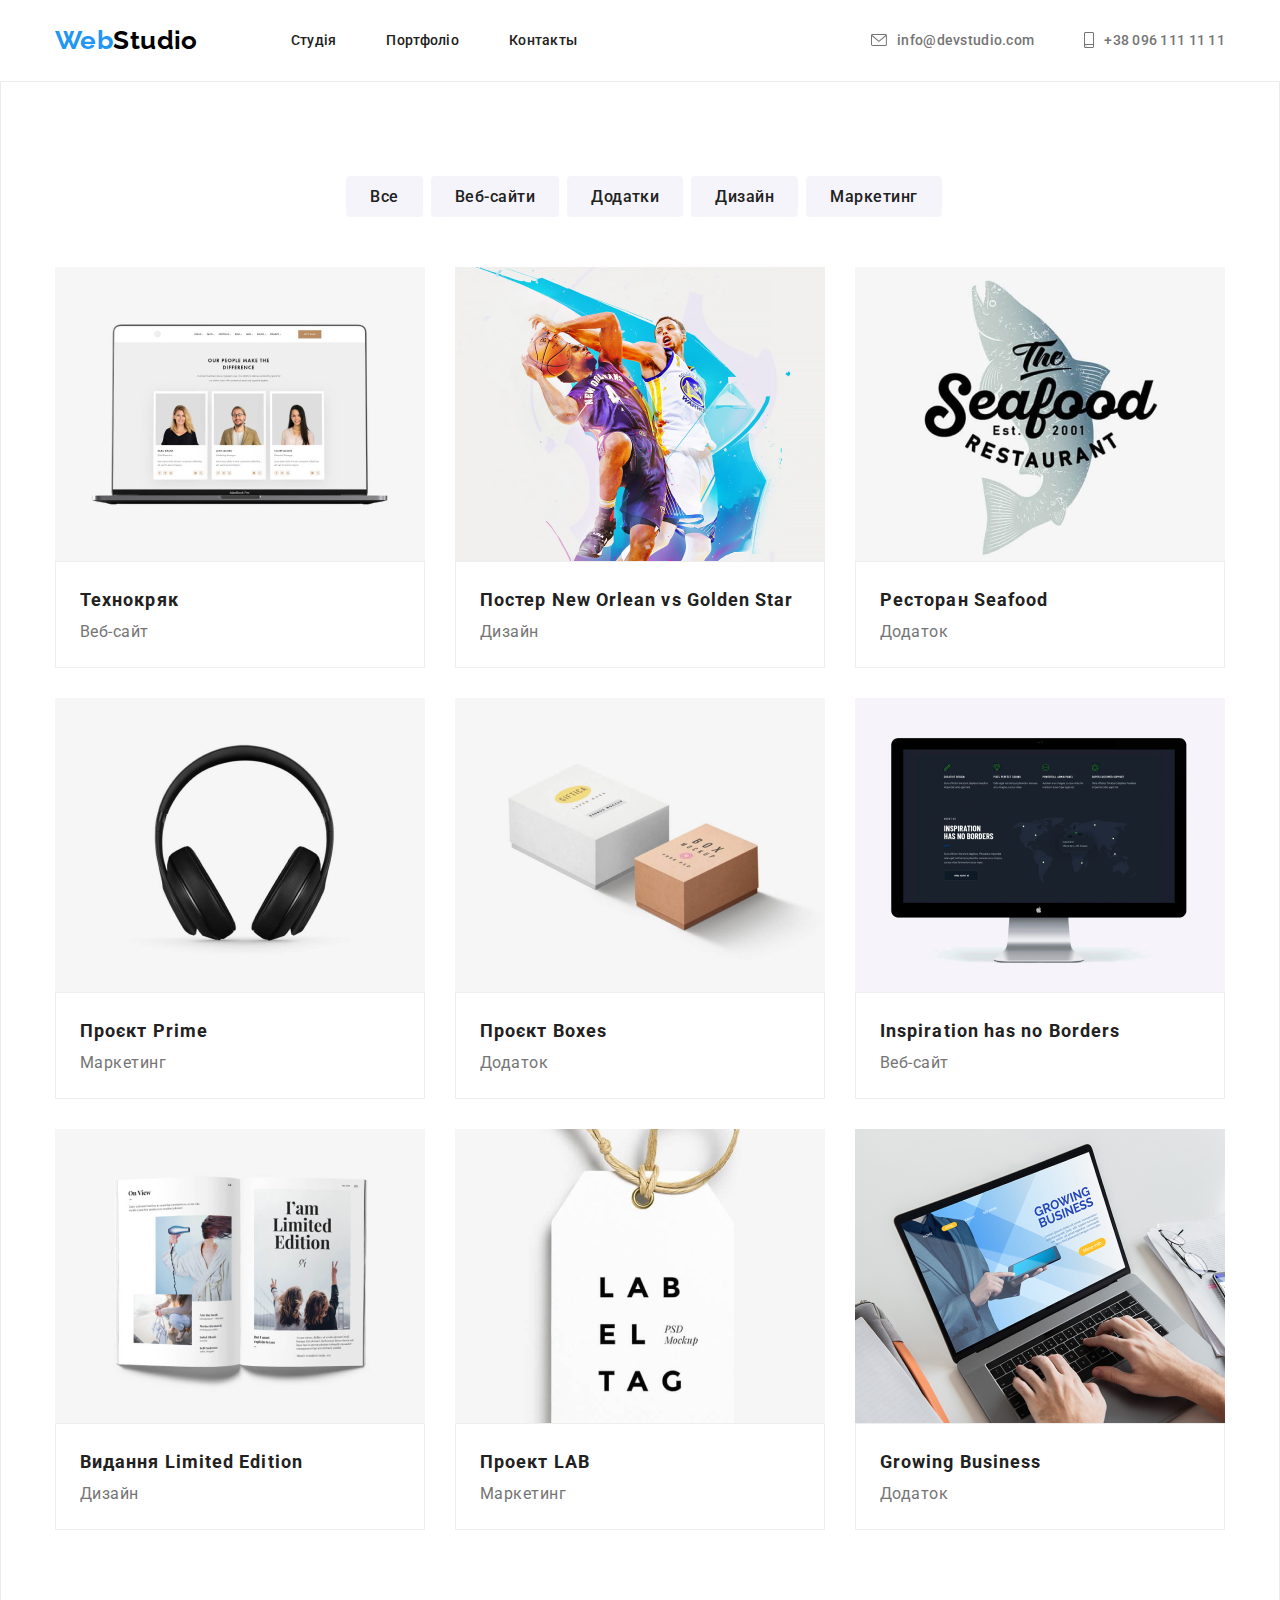
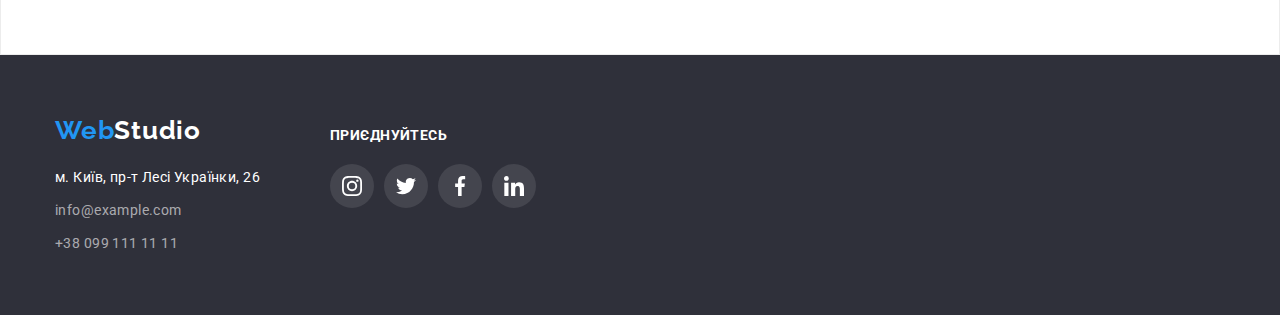
==== portfolio.html @ c7274832 "start" ====
<!DOCTYPE html>
<html lang="en">
  <head>
    <meta charset="UTF-8" />
    <meta http-equiv="X-UA-Compatible" content="IE=edge" />
    <meta name="viewport" content="width=device-width, initial-scale=1.0" />
    <link rel="preconnect" href="https://fonts.googleapis.com" />
    <link rel="preconnect" href="https://fonts.gstatic.com" crossorigin />
    <link
      href="https://fonts.googleapis.com/css2?family=Raleway:wght@700&family=Roboto:wght@400;500;700&display=swap"
      rel="stylesheet"
    />
    <link
      rel="stylesheet"
      href="https://cdnjs.cloudflare.com/ajax/libs/modern-normalize/1.1.0/modern-normalize.min.css"
    />
    <link rel="stylesheet" href="./css/reset.css" />
    <link rel="stylesheet" href="./css/style.css" />
    <title>Portfolio</title>
  </head>
  <body>
    <!-- HEADER -->
    <header class="header">
      <div class="container header-container">
        <nav class="header-nav">
          <a href="./index.html" class="icon-link"
            ><span class="header-icon">Web</span>Studio</a
          >
          <ul class="header-list">
            <li class="header-item">
              <a href="./index.html" class="header-link header-border-link">
                Студія</a
              >
            </li>
            <li class="header-item">
              <a
                href="portfolio.html"
                target="_blank"
                class="header-link visited header-border-link"
              >
                Портфоліо</a
              >
            </li>
            <li class="header-item">
              <a href="" class="header-link header-border-link"> Контакты</a>
            </li>
          </ul>
        </nav>

        <ul class="header-auth">
          <li class="header-auth-item">
            <a
              href="mailto:info@devstudio.com"
              target="_blank"
              class="header-auth-link"
              >info@devstudio.com
              <svg class="header-email-icon" width="16" height="12">
                <use href="./Img/header-icons.svg#icon-envelope-hover"></use>
              </svg>
            </a>
          </li>
          <li class="header-auth-item">
            <a href="tel:+380961111111" target="_blank" class="header-auth-link"
              >+38 096 111 11 11
              <svg class="header-email-icon" width="10" height="16">
                <use href="./Img/header-icons.svg#icon-smartphone"></use>
              </svg>
            </a>
          </li>
        </ul>
      </div>
    </header>
    <main>
      <section class="portfolio portfolio-header">
        <div class="container section">
          <h1 class="hero-portfolio visually-hidden">PORTFOLIO</h1>
          <!-- Кнопки -->

          <ul class="radio-buttons">
            <li class="portfolio-button">
              <button type="button" class="portfolio-btn">Все</button>
            </li>
            <li class="portfolio-button">
              <button type="button" class="portfolio-btn">Веб-сайти</button>
            </li>
            <li class="portfolio-button">
              <button type="button" class="portfolio-btn">Додатки</button>
            </li>
            <li class="portfolio-button">
              <button type="button" class="portfolio-btn">Дизайн</button>
            </li>
            <li class="portfolio-button">
              <button type="button" class="portfolio-btn">Маркетинг</button>
            </li>
          </ul>

          <!-- Контент -->

          <ul class="content-list">
            <li class="content-item">
              <a class="content-link" href="">
                <div class="box-content">
                  <img
                    src="./img-portfolio/techno.jpg"
                    alt="Технокряк"
                    width="370"
                  />
                  <p class="content-text-pre">
                    Ресурс пропонує комплексні пропозиції з різним рівнем
                    функціоналу та сервісів. Все це дозволить відвідувачу
                    отримати вичерпні відомості про компанію чи приватну особу.
                  </p>
                </div>
                <div class="portfolio-content">
                  <h3 class="content-title">Технокряк</h3>
                  <p class="content-text">Веб-сайт</p>
                </div>
              </a>
            </li>
            <li class="content-item">
              <a class="content-link" href="">
                <div class="box-content">
                  <img
                    src="./img-portfolio/poster.jpg"
                    alt="Постер New Orlean vs Golden Star"
                    width="370"
                  />

                  <p class="content-text-pre">
                    Ресурс пропонує комплексні пропозиції з різним рівнем
                    функціоналу та сервісів. Все це дозволить відвідувачу
                    отримати вичерпні відомості про компанію чи приватну особу.
                  </p>
                </div>
                <div class="portfolio-content">
                  <h3 class="content-title">
                    Постер New Orlean vs Golden Star
                  </h3>
                  <p class="content-text">Дизайн</p>
                </div>
              </a>
            </li>
            <li class="content-item">
              <a class="content-link" href="">
                <div class="box-content">
                  <img
                    src="./img-portfolio/restaurant.jpg"
                    alt="Ресторан Seafood"
                    width="370"
                  />

                  <p class="content-text-pre">
                    Ресурс пропонує комплексні пропозиції з різним рівнем
                    функціоналу та сервісів. Все це дозволить відвідувачу
                    отримати вичерпні відомості про компанію чи приватну особу.
                  </p>
                </div>
                <div class="portfolio-content">
                  <h3 class="content-title">Ресторан Seafood</h3>
                  <p class="content-text">Додаток</p>
                </div>
              </a>
            </li>
            <li class="content-item">
              <a class="content-link" href="">
                <div class="box-content">
                  <img
                    src="./img-portfolio/prime.jpg"
                    alt="Проєкт Prime"
                    width="370"
                  />

                  <p class="content-text-pre">
                    Ресурс пропонує комплексні пропозиції з різним рівнем
                    функціоналу та сервісів. Все це дозволить відвідувачу
                    отримати вичерпні відомості про компанію чи приватну особу.
                  </p>
                </div>
                <div class="portfolio-content">
                  <h3 class="content-title">Проєкт Prime</h3>
                  <p class="content-text">Маркетинг</p>
                </div>
              </a>
            </li>
            <li class="content-item">
              <a class="content-link" href="">
                <div class="box-content">
                  <img
                    src="./img-portfolio/boxes.jpg"
                    alt="Проєкт Boxes"
                    width="370"
                  />

                  <p class="content-text-pre">
                    Ресурс пропонує комплексні пропозиції з різним рівнем
                    функціоналу та сервісів. Все це дозволить відвідувачу
                    отримати вичерпні відомості про компанію чи приватну особу.
                  </p>
                </div>
                <div class="portfolio-content">
                  <h3 class="content-title">Проєкт Boxes</h3>
                  <p class="content-text">Додаток</p>
                </div>
              </a>
            </li>
            <li class="content-item">
              <a class="content-link" href="">
                <div class="box-content">
                  <img
                    src="./img-portfolio/Inspiration has no Borders.jpg"
                    alt="Inspiration has no Borders"
                    width="370"
                  />

                  <p class="content-text-pre">
                    Ресурс пропонує комплексні пропозиції з різним рівнем
                    функціоналу та сервісів. Все це дозволить відвідувачу
                    отримати вичерпні відомості про компанію чи приватну особу.
                  </p>
                </div>
                <div class="portfolio-content">
                  <h3 class="content-title">Inspiration has no Borders</h3>
                  <p class="content-text">Веб-сайт</p>
                </div>
              </a>
            </li>
            <li class="content-item">
              <a class="content-link" href="">
                <div class="box-content">
                  <img
                    src="./img-portfolio/LimitedEdition.jpg"
                    alt="Видання Limited Edition"
                    width="370"
                  />

                  <p class="content-text-pre">
                    Ресурс пропонує комплексні пропозиції з різним рівнем
                    функціоналу та сервісів. Все це дозволить відвідувачу
                    отримати вичерпні відомості про компанію чи приватну особу.
                  </p>
                </div>

                <div class="portfolio-content">
                  <h3 class="content-title">Видання Limited Edition</h3>
                  <p class="content-text">Дизайн</p>
                </div>
              </a>
            </li>
            <li class="content-item">
              <a class="content-link" href="">
                <div class="box-content">
                  <img
                    src="./img-portfolio/lab.jpg"
                    alt="Проект LAB"
                    width="370"
                  />

                  <p class="content-text-pre">
                    Ресурс пропонує комплексні пропозиції з різним рівнем
                    функціоналу та сервісів. Все це дозволить відвідувачу
                    отримати вичерпні відомості про компанію чи приватну особу.
                  </p>
                </div>
                <div class="portfolio-content">
                  <h3 class="content-title">Проект LAB</h3>
                  <p class="content-text">Маркетинг</p>
                </div>
              </a>
            </li>
            <li class="content-item">
              <a class="content-link" href="">
                <div class="box-content">
                  <img
                    src="./img-portfolio/GrowingBusiness.jpg"
                    alt="Growing Business"
                    width="370"
                  />

                  <p class="content-text-pre">
                    Ресурс пропонує комплексні пропозиції з різним рівнем
                    функціоналу та сервісів. Все це дозволить відвідувачу
                    отримати вичерпні відомості про компанію чи приватну особу.
                  </p>
                </div>
                <div class="portfolio-content">
                  <h3 class="content-title">Growing Business</h3>
                  <p class="content-text">Додаток</p>
                </div>
              </a>
            </li>
          </ul>
        </div>
      </section>
    </main>

    <footer class="footer">
      <div class="container footer-section">
        <address class="address">
          <ul class="adrress-list">
            <li class="address-item">
              <a href="./index.html" class="footer-icon-secondary"
                ><span class="footer-icon">Web</span>Studio</a
              >
            </li>
            <li class="address-item">
              <a
                href="https://goo.gl/maps/q9b8zo8jBSZSoCHC9"
                target="_blank"
                rel="noopener noreferrer"
                class="adress-link"
                >м. Київ, пр-т Лесі Українки, 26</a
              ><br />
            </li>
            <li class="address-item">
              <a href="mailto:info@example.com" class="contact-link"
                >info@example.com</a
              ><br />
            </li>
            <li class="address-item">
              <a href="tel:+380991111111" class="contact-link"
                >+38 099 111 11 11</a
              >
            </li>
          </ul>
          <div class="footer-position">
            <h3 class="footer-title">приєднуйтесь</h3>
            <ul class="footer-icon-list">
              <li class="footer-icon-item">
                <a class="footer-icon-link" href="">
                  <svg class="footer-soc-icon" width="20" height="20">
                    <use href="./Img/soc.svg#icon-instagram"></use>
                  </svg>
                </a>
              </li>
              <li class="footer-icon-item">
                <a class="footer-icon-link" href="">
                  <svg class="footer-soc-icon" width="20" height="20">
                    <use href="./Img/soc.svg#icon-twitter"></use>
                  </svg>
                </a>
              </li>
              <li class="footer-icon-item">
                <a class="footer-icon-link" href="">
                  <svg class="footer-soc-icon" width="20" height="20">
                    <use href="./Img/soc.svg#icon-facebook"></use>
                  </svg>
                </a>
              </li>
              <li class="footer-icon-item">
                <a class="footer-icon-link" href="">
                  <svg class="footer-soc-icon" width="20" height="20">
                    <use href="./Img/soc.svg#icon-linkedin"></use>
                  </svg>
                </a>
              </li>
            </ul>
          </div>
        </address>
      </div>
    </footer>
  </body>
</html>
---- css/style.css ----
:root {
  --primery-title-color: #212121;
  --text-color: #757575;
  --accent-color: #2196f3;
  --footer-bcg-color: #2f303a;
}

body {
  background-color: #ffffff;
  color: var(--primery-title-color);
  font-family: "Roboto", sans-serif;
  letter-spacing: 0.03em;
  font-size: 14px;
  line-height: 1.2;
}

.title {
  color: var(--primery-title-color);
  font-weight: 700;
  font-size: 36px;
  text-align: center;
  margin-top: 0;
  margin-bottom: 50px;
}

.container {
  width: 100%;
  max-width: 1200px;
  margin: 0 auto;
  padding-left: 15px;
  padding-right: 15px;
  /* outline: 2px solid red; */
}

.section {
  padding-top: 94px;
  padding-bottom: 94px;
}

.footer-section {
  padding-top: 60px;
  padding-bottom: 60px;
}

/* ----------------------HEADER----------------------- */

.header-container {
  display: flex;
  align-items: center;
}

.header-container .header-nav {
  display: flex;
  align-items: center;
}

.header-list {
  display: flex;
  margin: 32px 0;
}

.header-item {
  margin-left: 93px;
}

.header-list .header-item + .header-item {
  margin-left: 50px;
}
.header-icon {
  font-family: "Raleway";
  font-weight: 700;
  font-size: 26px;
  color: #2196f3;
}

.icon-link {
  font-family: "Raleway";
  font-weight: 700;
  font-size: 26px;
  color: #000000;
}

.header-link {
  color: var(--primery-title-color);
  font-weight: 500;
  letter-spacing: 0.02em;
  padding: 32px 0;
  transition: cubic-bezier(0.4, 0, 0.2, 1) 250ms;
}

.header-border-link {
  position: relative;
}

.header-border-link:hover::after {
  content: "";
  background-color: var(--accent-color);
  border-radius: 2px;
  position: absolute;
  width: 100%;
  height: 2px;
  bottom: 0;
  left: 0;
}

.header-link:hover,
.header-link:focus {
  color: var(--accent-color);
}

.header-auth .header-auth-item + .header-auth-item {
  margin-left: 50px;
}

.header-auth {
  margin-bottom: 0;
  display: flex;
  margin-left: auto;
}

.header-email-icon {
  margin-right: 10px;
}

.header-auth-link {
  color: var(--text-color);
  font-weight: 500;
  letter-spacing: 0.02em;
  display: flex;
  align-items: center;
  flex-direction: row-reverse;
  fill: #757575;
  transition: cubic-bezier(0.4, 0, 0.2, 1) 250ms;
}

.header-auth-link:hover,
.header-auth-link:focus {
  color: var(--accent-color);
  fill: var(--accent-color);
}

.visited:visited {
  color: var(--accent-color);
}

/* ----------------HERO--------------------- */

.hero {
  background-color: var(--footer-bcg-color);
  min-height: 600px;
  display: flex;
  align-items: center;
  background-image: linear-gradient(
      to right,
      rgba(47, 48, 58, 0.4),
      rgba(47, 48, 58, 0.4)
    ),
    url(../Img/hero-img.jpg);
  background-repeat: no-repeat;
  background-size: cover;
}

.hero .container {
  text-align: center;
}

.hero-title {
  max-width: 696px;
  margin: 0 auto;
  color: #ffffff;
  margin-top: 0;
  margin-bottom: 30px;
  font-weight: 900;
  font-size: 44px;
  line-height: 1.3;
  text-align: center;
  letter-spacing: 0.06em;
  text-transform: uppercase;
}

.hero-btn {
  background-color: var(--accent-color);
  color: #ffffff;
  cursor: pointer;
  font-weight: 700;
  font-size: 16px;
  line-height: 1.8;
  text-align: center;
  letter-spacing: 0.06em;
  padding: 10px 32px;
  box-shadow: 0px 4px 4px rgba(0, 0, 0, 0.15);
  border-radius: 4px;
  border-color: transparent;
  transition: cubic-bezier(0.4, 0, 0.2, 1) box-shadow 250ms;
}
.hero-btn:hover,
.hero-btn:focus {
  background-color: var(--accent-color);
  color: #ffffff;
  box-shadow: 0px 3px 1px rgba(0, 0, 0, 0.1), 0px 1px 2px rgba(0, 0, 0, 0.08),
    0px 2px 2px rgba(0, 0, 0, 0.12);
}

/* ----------------ADVANTAGE---------------------- */

.advantage-list {
  display: flex;
  gap: 30px;
}

.advantage-secondary-title {
  color: var(--primery-title-color);
  font-weight: 700;
  font-size: 14px;
  text-transform: uppercase;
  margin-bottom: 10px;
}

.advantage-text {
  color: var(--text-color);
  font-weight: 400;
  line-height: 1.7;
}

.advantage-icon-border {
  background: #f5f4fa;
  border-radius: 4px;
  width: 270px;
  display: flex;
  justify-content: center;
  align-items: center;
  margin-bottom: 30px;
  height: 120px;
}

/* --------------------WORK-------------------------- */

.work {
  padding-top: 0;
}

.work-list {
  display: flex;
  gap: 30px;
}

.work-item {
  position: relative;
}

.work-text {
  position: absolute;
  font-weight: 700;
  text-align: center;
  text-transform: uppercase;

  color: #ffffff;
}

.work-box {
  position: absolute;
  background: rgba(47, 48, 58, 0.8);
  border: 1px solid #000000;
  box-shadow: 0px 4px 4px rgba(0, 0, 0, 0.25);
  width: 100%;
  height: 70px;
  bottom: 0;
  display: flex;
  align-items: center;
  justify-content: center;
}

/* -------------------TEAM---------------------- */

.team {
  background-color: #f5f4fa;
}

.team-list {
  display: flex;
  gap: 30px;
}

.team-item {
  background-color: #ffffff;
  box-shadow: 0px 1px 3px rgba(0, 0, 0, 0.12), 0px 1px 1px rgba(0, 0, 0, 0.14),
    0px 2px 1px rgba(0, 0, 0, 0.2);
  border-radius: 0px 0px 4px 4px;
}

.team-secondary-title {
  color: var(--primery-title-color);
  font-weight: 500;
  font-size: 16px;
  text-align: center;
  margin-top: 30px;
}

.team-text {
  color: var(--text-color);
  font-weight: 400;
  font-size: 16px;
  text-align: center;
  margin-top: 10px;
  margin-bottom: 16px;
}

.team-icon-list {
  display: flex;
  justify-content: center;
  margin-bottom: 30px;
  gap: 10px;
}

.team-icon-link {
  width: 44px;
  height: 44px;
  display: flex;
  justify-content: center;
  align-items: center;
  transition: cubic-bezier(0.4, 0, 0.2, 1) background-color 250ms;
  border-radius: 50%;
}

.team-icon-link:hover,
.team-icon-link:focus {
  background-color: var(--accent-color);
  border-radius: 50%;
}

.team-icon-link:hover .team-soc-icon {
  fill: #ffffff;
}
.team-icon-link:focus .team-soc-icon {
  fill: #ffffff;
}

.team-soc-icon {
  fill: #afb1b8;
}

/* ---------------CLIENTS------------- */

.clients-list {
  display: flex;
  gap: 30px;
}

.clients-link {
  border: 1px solid #afb1b8;
  border-radius: 4px;
  width: 170px;
  height: 92px;
  display: flex;
  justify-content: center;
  align-items: center;
  transition: cubic-bezier(0.4, 0, 0.2, 1) border-color 250ms;
}

.clients-link:hover,
.clients-link:focus {
  border-color: var(--accent-color);
  outline: none;
}

.clients-link:hover .clients-icon {
  fill: var(--accent-color);
}
.clients-link:focus .clients-icon {
  fill: var(--accent-color);
}

.clients-icon {
  fill: #afb1b8;
}

/* ---------------FOOTER------------- */

.footer {
  background-color: var(--footer-bcg-color);
}

.address {
  display: flex;
  flex-wrap: nowrap;
  font-style: normal;
}

.adress-link {
  font-weight: 400;
  line-height: 1.7;
  color: #ffffff;
  font-style: normal;
  transition: cubic-bezier(0.4, 0, 0.2, 1) color 250ms;
}

.contact-link {
  font-weight: 400;
  line-height: 1.7;
  color: rgba(255, 255, 255, 0.6);
  font-style: normal;
  transition: cubic-bezier(0.4, 0, 0.2, 1) color 250ms;
}

.adress-link:hover,
.adress-link:focus {
  color: var(--accent-color);
}

.contact-link:hover,
.contact-link:focus {
  color: var(--accent-color);
}

.address-item:not(:last-child) {
  margin-bottom: 9px;
}

.footer-icon-secondary {
  color: #ffffff;
  font-family: "Raleway";
  font-weight: 700;
  font-size: 26px;
  letter-spacing: 0.03em;
  margin-bottom: 20px;
  display: block;
}

.footer-icon {
  font-family: "Raleway";
  font-weight: 700;
  font-size: 26px;
  color: #2196f3;
}

.footer-title {
  font-weight: 700;
  font-size: 14px;
  text-transform: uppercase;
  color: #ffffff;
  margin-bottom: 20px;
}

.footer-icon-list {
  gap: 10px;
  display: flex;
}

.footer-icon-link {
  width: 44px;
  height: 44px;
  border-radius: 50%;
  display: flex;
  justify-content: center;
  align-items: center;
  background: rgba(255, 255, 255, 0.1);
  transition: cubic-bezier(0.4, 0, 0.2, 1) background-color 250ms;
}

.footer-soc-icon {
  fill: #ffffff;
}

.footer-icon-link:focus,
.footer-icon-link:hover {
  background-color: var(--accent-color);
  border-radius: 50%;
}

.footer-position {
  margin-left: 70px;
  margin-top: 12px;
}

/*  -----------------------PORTFOLIO----------------- */

/* ----HEADER---- */

.portfolio-header {
  border: 1px solid #ececec;
}

.hero-portfolio {
  color: #000000;
  font-weight: 900;
  font-size: 44px;
  line-height: 1.3;
  text-align: center;
  letter-spacing: 0.06em;
  text-transform: uppercase;
  margin-top: 0;
  margin-bottom: 0;
}

.content-list {
  margin-top: 0;
  display: flex;
  flex-wrap: wrap;
}

.content-item {
  width: 370px;
  margin-right: 30px;
  margin-bottom: 30px;
}

.content-link:hover .content-text-pre,
.content-link:focus .content-text-pre {
  transform: translateY(0);
  border: 1px solid #eeeeee;
}

.content-link {
  transition: cubic-bezier(0.4, 0, 0.2, 1) box-shadow 250ms;
  outline: none;
  display: inline-block;
}

.content-link:hover,
.content-link:focus {
  box-shadow: 0px 1px 1px rgba(0, 0, 0, 0.12), 0px 4px 4px rgba(0, 0, 0, 0.06),
    1px 4px 6px rgba(0, 0, 0, 0.16);
}

.content-text-pre {
  position: absolute;
  font-weight: 400;
  font-size: 18px;
  line-height: 1.56;
  color: #ffffff;
  background: rgba(33, 150, 243, 0.9);
  top: 0;
  left: 0;
  padding: 63px 24px;
  max-width: 100%;
  height: 100%;
  transform: translateY(100%);
  transition: cubic-bezier(0.4, 0, 0.2, 1) transform 250ms;
}

.box-content {
  position: relative;
  overflow: hidden;
}

.portfolio-content {
  padding: 20px 24px;
  border: 1px solid #eeeeee;
}

.content-title {
  font-weight: 700;
  font-size: 18px;
  line-height: 2;
  letter-spacing: 0.06em;
  color: var(--primery-title-color);
}

.content-item:nth-child(3n) {
  margin-right: 0;
}
.content-text {
  font-weight: 400;
  font-size: 16px;
  line-height: 1.8;
  letter-spacing: 0.03em;
  color: var(--text-color);
}

.radio-buttons {
  margin-bottom: 50px;
  display: flex;
  justify-content: center;
}

.portfolio-btn {
  background-color: #f5f4fa;
  color: var(--primery-title-color);
  cursor: pointer;
  font-weight: 500;
  font-size: 16px;
  line-height: 1.6;
  text-align: center;
  letter-spacing: 0.03em;
  margin-left: 8px;
  padding: 6px 22px;
  border-radius: 4px;
  border-color: transparent;
  transition: cubic-bezier(0.4, 0, 0.2, 1) box-shadow 250ms;
}

.portfolio-btn:hover,
.portfolio-btn:focus {
  background-color: var(--accent-color);
  color: #ffffff;
  box-shadow: 0px 3px 1px rgba(0, 0, 0, 0.1), 0px 1px 2px rgba(0, 0, 0, 0.08),
    0px 2px 2px rgba(0, 0, 0, 0.12);
}

/* ----------------------MODAL--------------- */

.backdrop {
  position: fixed;
  width: 100%;
  height: 100%;
  background-color: rgba(0, 0, 0, 0.2);
  top: 0;
  display: flex;
  justify-content: center;
  align-items: center;
}

.modal {
  position: absolute;
  width: 528px;
  height: 581px;
  background-color: #ffffff;
  box-shadow: 0px 1px 3px rgba(0, 0, 0, 0.12), 0px 1px 1px rgba(0, 0, 0, 0.14),
    0px 2px 1px rgba(0, 0, 0, 0.2);
  border-radius: 4px;
}

.modal-btn {
  color: #000000;
  right: 8px;
  top: 8px;
  padding: 6px;
  position: absolute;
  background: #ffffff;
  display: flex;
  justify-content: center;
  align-items: center;
  border: 1px solid rgba(0, 0, 0, 0.1);
  border-radius: 50%;
}

.is-hidden {
  opacity: 0;
  visibility: hidden;
  pointer-events: none;
}
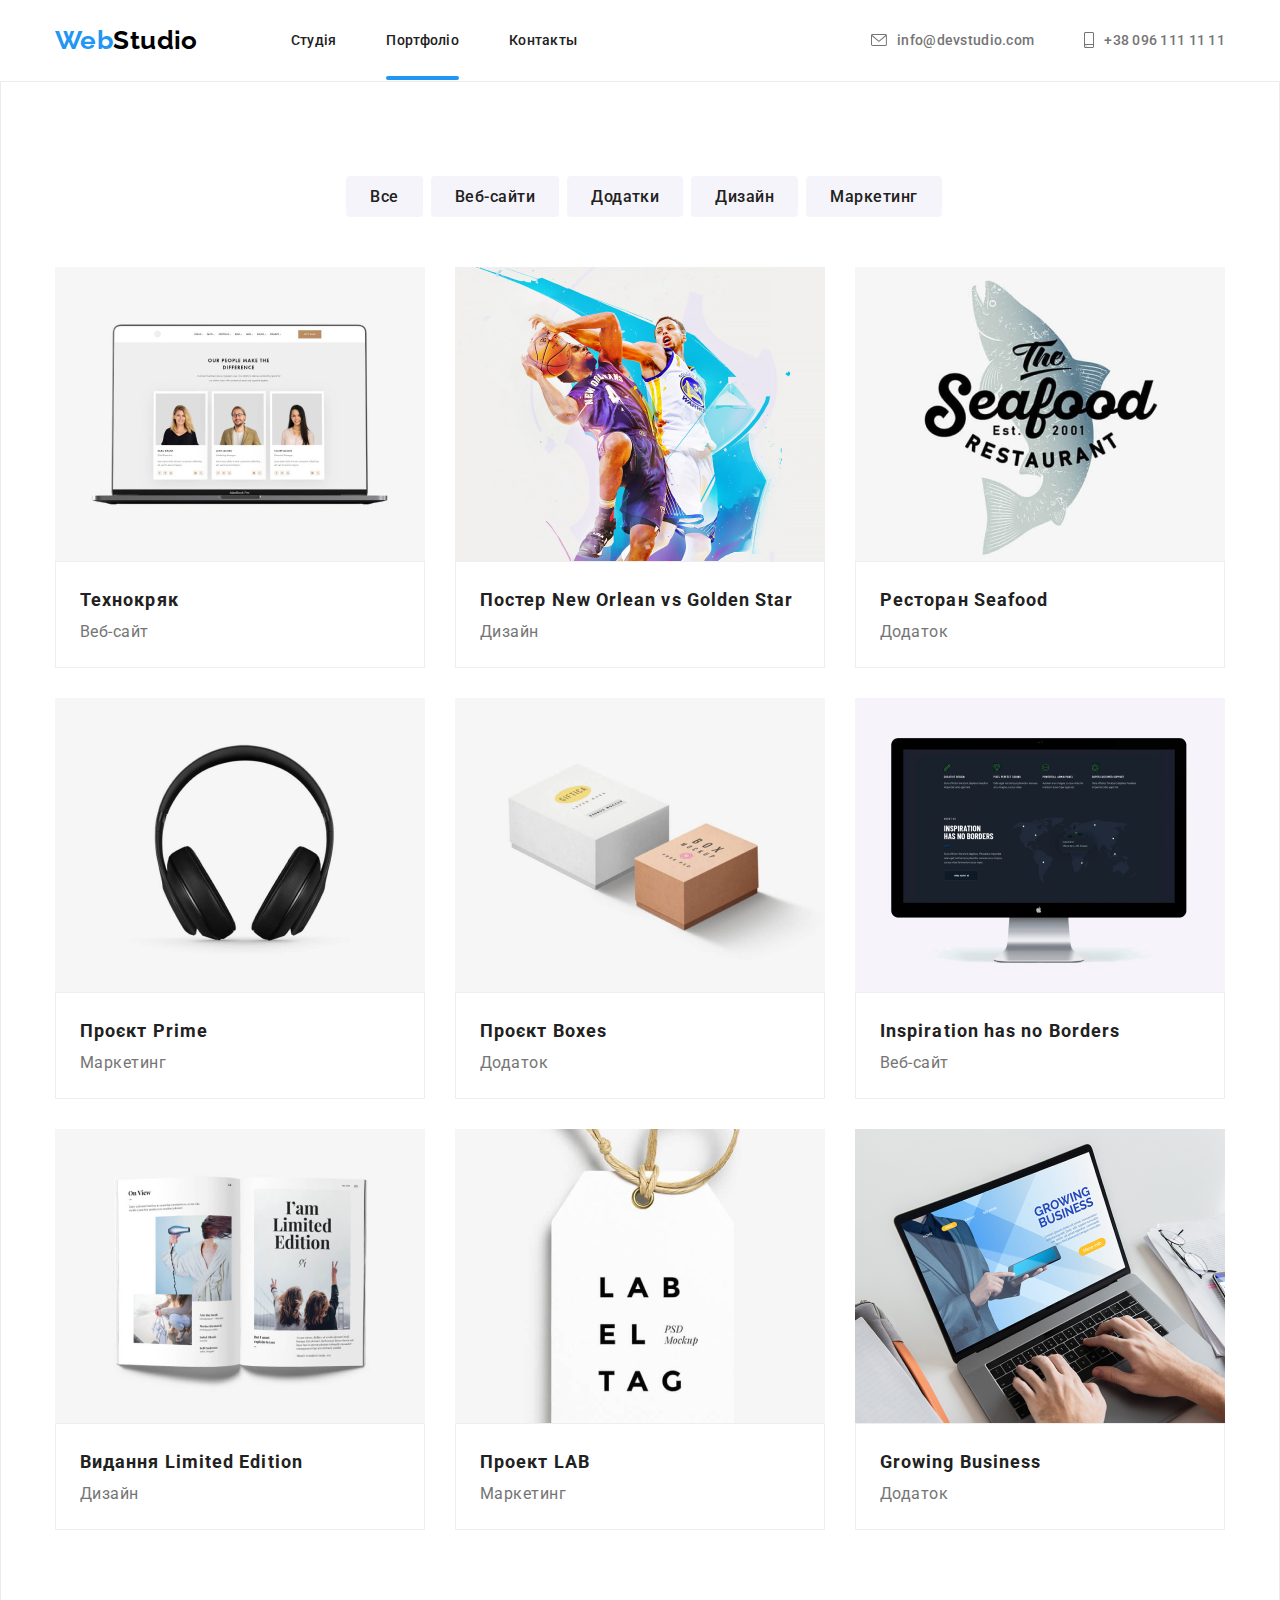
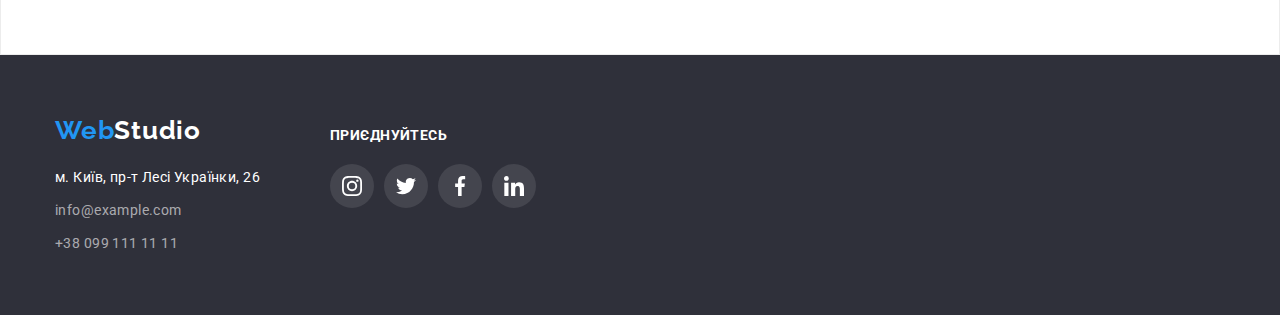
==== commit 711a4a39: "1" ====
--- a/portfolio.html
+++ b/portfolio.html
@@ -36,7 +36,7 @@
               <a
                 href="portfolio.html"
                 target="_blank"
-                class="header-link visited header-border-link"
+                class="header-link visited header-border-link header-current"
               >
                 Портфоліо</a
               >
--- a/css/style.css
+++ b/css/style.css
@@ -3,6 +3,7 @@
   --text-color: #757575;
   --accent-color: #2196f3;
   --footer-bcg-color: #2f303a;
+  --transition: cubic-bezier(0.4, 0, 0.2, 1);
 }
 
 body {
@@ -92,13 +93,13 @@
   position: relative;
 }
 
-.header-border-link:hover::after {
+.header-current::after {
   content: "";
   background-color: var(--accent-color);
   border-radius: 2px;
   position: absolute;
   width: 100%;
-  height: 2px;
+  height: 4px;
   bottom: 0;
   left: 0;
 }
@@ -191,7 +192,8 @@
   box-shadow: 0px 4px 4px rgba(0, 0, 0, 0.15);
   border-radius: 4px;
   border-color: transparent;
-  transition: cubic-bezier(0.4, 0, 0.2, 1) box-shadow 250ms;
+  transition: box-shadow 250ms var(--transition),
+    background-color 250ms var(--transition), color 250ms var(--transition);
 }
 .hero-btn:hover,
 .hero-btn:focus {
@@ -260,8 +262,6 @@
 .work-box {
   position: absolute;
   background: rgba(47, 48, 58, 0.8);
-  border: 1px solid #000000;
-  box-shadow: 0px 4px 4px rgba(0, 0, 0, 0.25);
   width: 100%;
   height: 70px;
   bottom: 0;
@@ -354,7 +354,7 @@
   display: flex;
   justify-content: center;
   align-items: center;
-  transition: cubic-bezier(0.4, 0, 0.2, 1) border-color 250ms;
+  transition: border-color 250ms var(--transition);
 }
 
 .clients-link:hover,
@@ -372,6 +372,7 @@
 
 .clients-icon {
   fill: #afb1b8;
+  transition: fill 250ms var(--transition);
 }
 
 /* ---------------FOOTER------------- */
@@ -586,7 +587,8 @@
   padding: 6px 22px;
   border-radius: 4px;
   border-color: transparent;
-  transition: cubic-bezier(0.4, 0, 0.2, 1) box-shadow 250ms;
+  transition: box-shadow 250ms var(--transition),
+    background-color 250ms var(--transition), color 250ms var(--transition);
 }
 
 .portfolio-btn:hover,
@@ -618,6 +620,7 @@
   box-shadow: 0px 1px 3px rgba(0, 0, 0, 0.12), 0px 1px 1px rgba(0, 0, 0, 0.14),
     0px 2px 1px rgba(0, 0, 0, 0.2);
   border-radius: 4px;
+  padding: 40px;
 }
 
 .modal-btn {
@@ -632,6 +635,7 @@
   align-items: center;
   border: 1px solid rgba(0, 0, 0, 0.1);
   border-radius: 50%;
+  cursor: pointer;
 }
 
 .is-hidden {
@@ -639,3 +643,89 @@
   visibility: hidden;
   pointer-events: none;
 }
+
+.modal-title {
+  font-weight: 700;
+  font-size: 20px;
+  line-height: 1.15;
+  text-align: center;
+  color: var(--primery-title-color);
+  margin-bottom: 12px;
+}
+
+.model-input {
+  width: 100%;
+  height: 100%;
+  border: 1px solid rgba(33, 33, 33, 0.2);
+  border-radius: 4px;
+  padding-left: 40px;
+}
+
+.modal-position:not(:first-child) {
+  margin-top: 10px;
+}
+
+.modal-position-svg {
+  position: relative;
+  height: 40px;
+}
+
+.modal-icon {
+  position: absolute;
+  left: 12px;
+  transform: translateY(-50%);
+  top: 50%;
+}
+
+.modal-textarea {
+  width: 100%;
+  resize: none;
+  margin-top: 4px;
+  border: 1px solid rgba(33, 33, 33, 0.2);
+  border-radius: 4px;
+  padding: 12px 16px;
+  height: 120px;
+}
+
+.modal-position-svg {
+  margin-top: 4px;
+}
+
+.modal-button {
+  width: 200px;
+  height: 50px;
+  background: var(--accent-color);
+  box-shadow: 0px 4px 4px rgba(0, 0, 0, 0.15);
+  border-radius: 4px;
+  font-weight: 700;
+  font-size: 16px;
+  line-height: 1.88;
+  display: flex;
+  align-items: center;
+  text-align: center;
+  letter-spacing: 0.06em;
+  color: #ffffff;
+  justify-content: center;
+  border-color: transparent;
+  transition: box-shadow 250ms var(--transition),
+    background-color 250ms var(--transition), color 250ms var(--transition);
+  margin: 0 auto;
+  margin-top: 30px;
+  cursor: pointer;
+}
+
+.modal-button:hover,
+.modal-button:focus {
+  background-color: var(--accent-color);
+  color: #ffffff;
+  box-shadow: 0px 3px 1px rgba(0, 0, 0, 0.1), 0px 1px 2px rgba(0, 0, 0, 0.08),
+    0px 2px 2px rgba(0, 0, 0, 0.12);
+}
+
+.modal-checkbox {
+  margin-top: 20px;
+}
+
+.modal-check {
+  padding-left: 12px;
+}
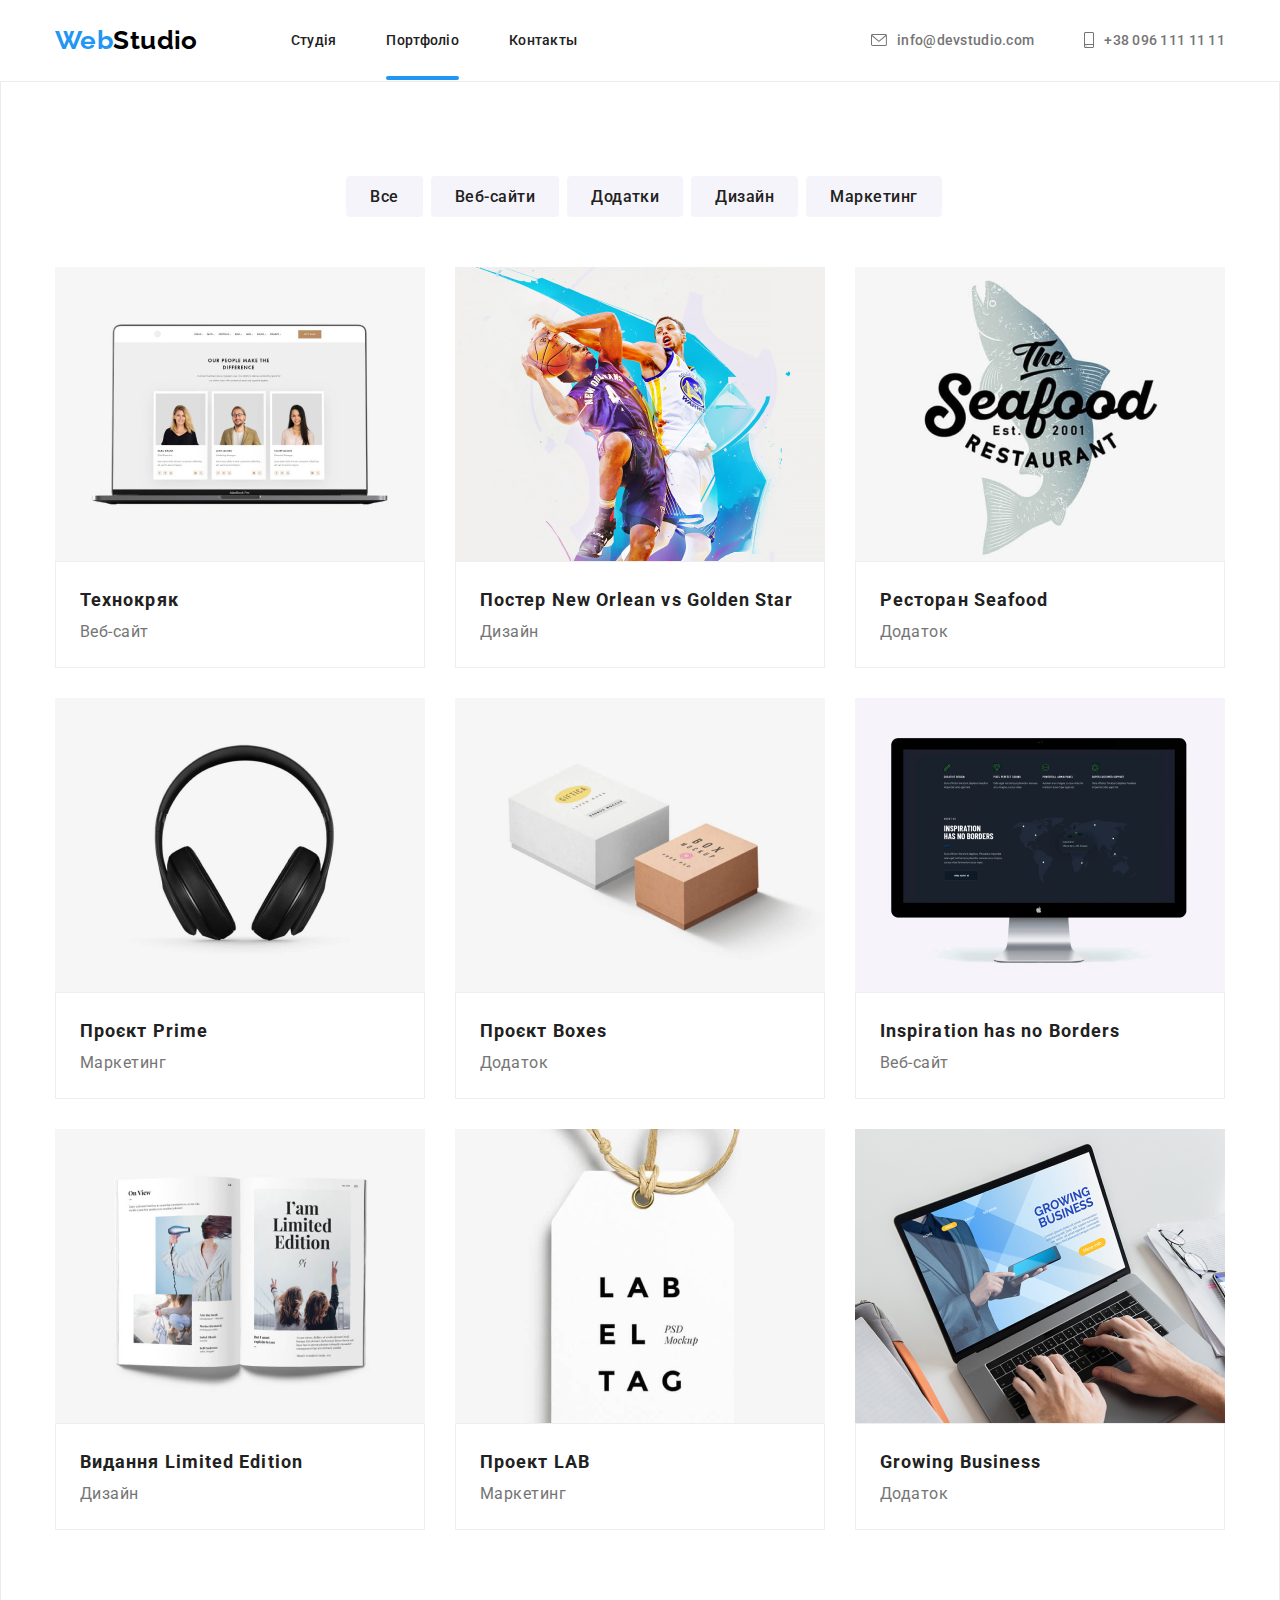
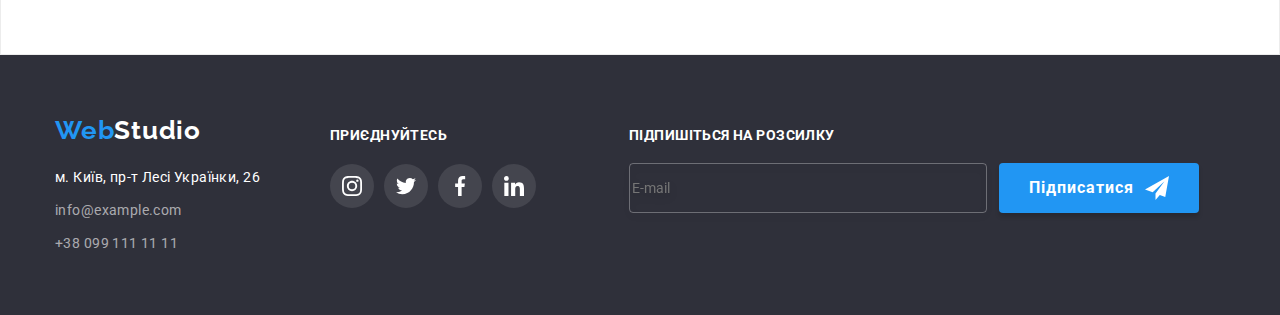
==== commit 8fff26c4: "1" ====
--- a/portfolio.html
+++ b/portfolio.html
@@ -355,6 +355,27 @@
               </li>
             </ul>
           </div>
+          <form>
+            <div class="footer-primery-form">
+              <h3 class="footer-form-title">Підпишіться на розсилку</h3>
+              <div class="footer-form">
+                <label for=""></label>
+                <input
+                  class="footer-input"
+                  type="Email"
+                  name="user-email"
+                  id="user-email"
+                  placeholder="E-mail"
+                />
+                <button type="button" class="footer-btn-form">
+                  <svg class="footer-form-icon" width="24" height="24">
+                    <use href="./Img/footer-modal.svg#icon-icon-send"></use>
+                  </svg>
+                  Підписатися
+                </button>
+              </div>
+            </div>
+          </form>
         </address>
       </div>
     </footer>
--- a/css/style.css
+++ b/css/style.css
@@ -473,6 +473,65 @@
   margin-top: 12px;
 }
 
+/* FOOTER-FORM */
+
+.footer-btn-form {
+  width: 200px;
+  height: 50px;
+  background: var(--accent-color);
+  box-shadow: 0px 4px 4px rgba(0, 0, 0, 0.15);
+  border-radius: 4px;
+  font-weight: 700;
+  font-size: 16px;
+  line-height: 1.88;
+  letter-spacing: 0.06em;
+  color: #ffffff;
+  border-color: transparent;
+  cursor: pointer;
+  margin-left: 12px;
+  position: relative;
+  display: flex;
+  align-items: center;
+  justify-content: space-between;
+  padding-left: 28px;
+}
+
+.footer-form-icon {
+  position: absolute;
+  right: 28px;
+  fill: #ffffff;
+}
+
+.footer-form-title {
+  font-weight: 700;
+  font-size: 14px;
+  line-height: 1.15;
+  letter-spacing: 0.03em;
+  text-transform: uppercase;
+  color: #ffffff;
+  margin-bottom: 20px;
+}
+
+.footer-input {
+  height: 50px;
+  width: 358px;
+  max-width: 100%;
+  border: 1px solid rgba(255, 255, 255, 0.3);
+  filter: drop-shadow(0px 4px 4px rgba(0, 0, 0, 0.15));
+  border-radius: 4px;
+  background-color: transparent;
+}
+
+.footer-form {
+  display: flex;
+  flex-wrap: nowrap;
+}
+
+.footer-primery-form {
+  margin-left: 93px;
+  margin-top: 12px;
+}
+
 /*  -----------------------PORTFOLIO----------------- */
 
 /* ----HEADER---- */
@@ -729,3 +788,12 @@
 .modal-check {
   padding-left: 12px;
 }
+
+.user-check {
+  position: relative;
+}
+
+.checkbox-icon {
+  position: absolute;
+  left: 54px;
+}
